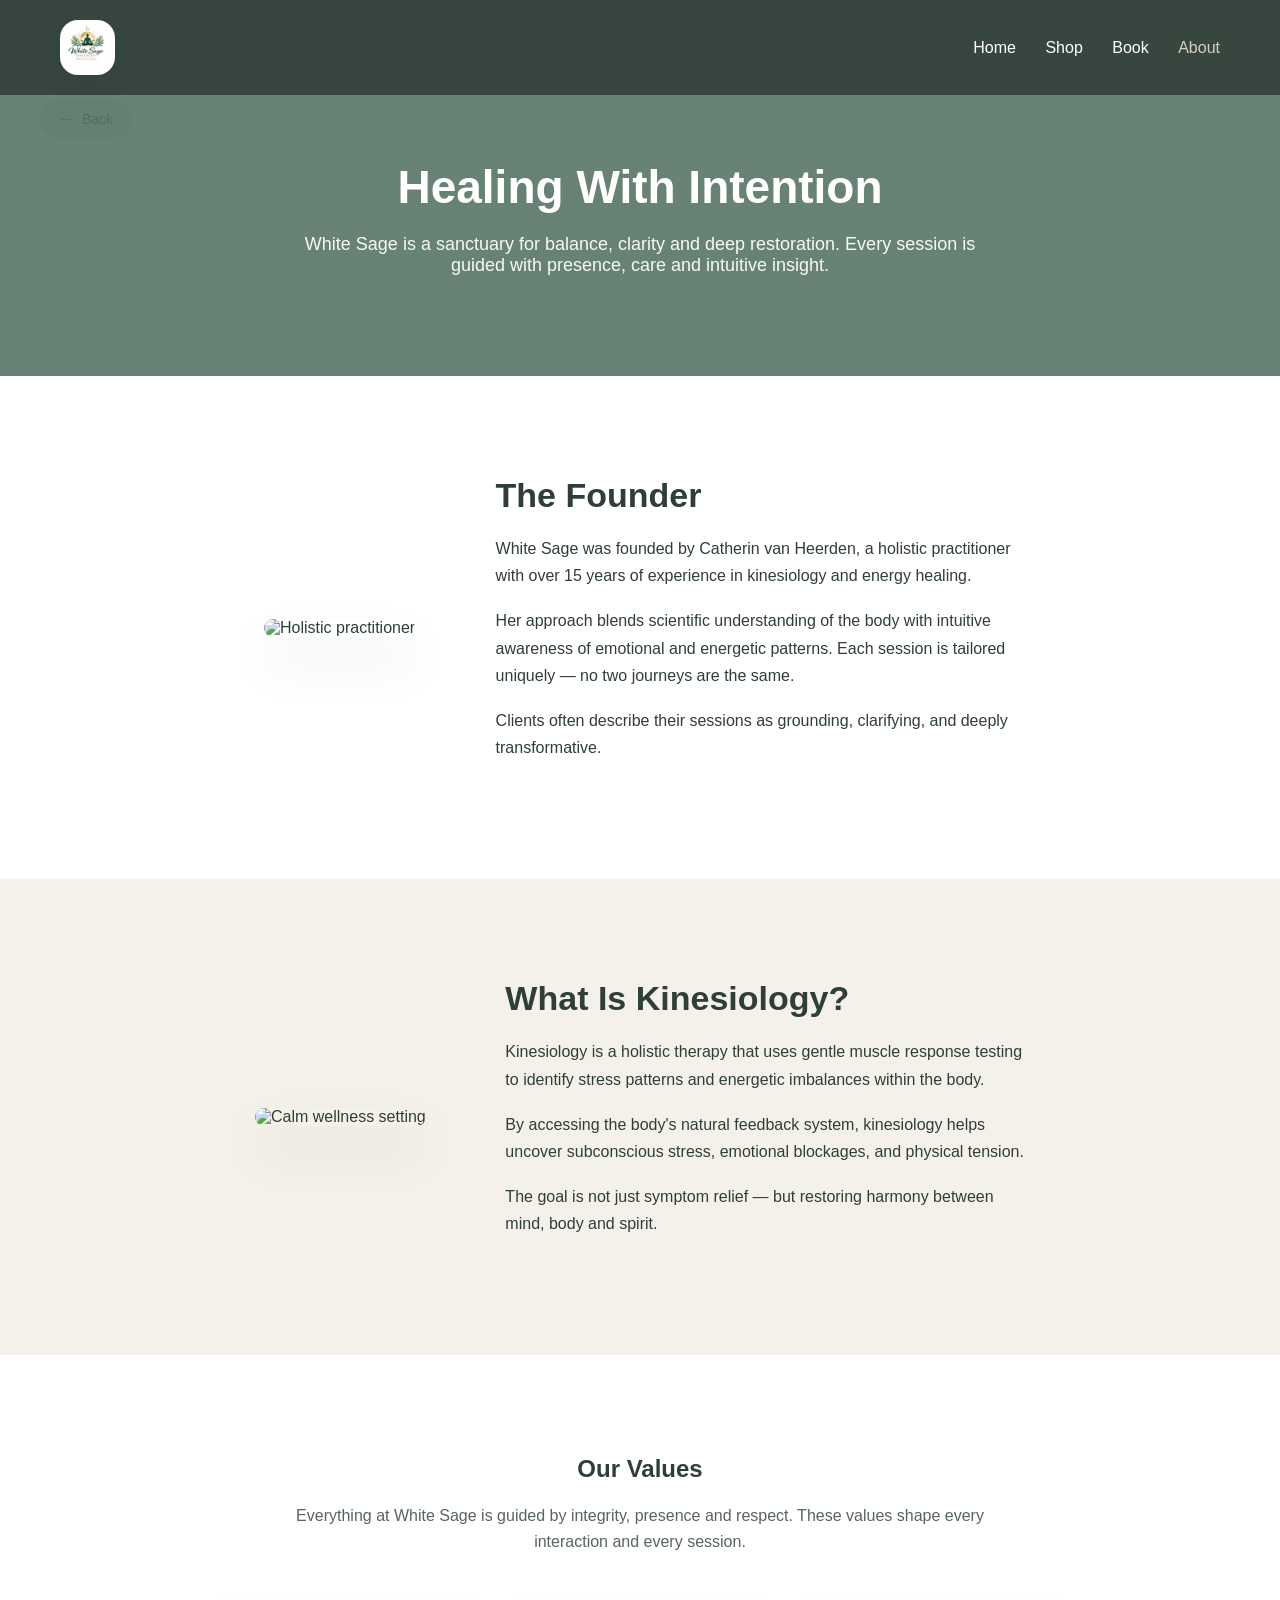
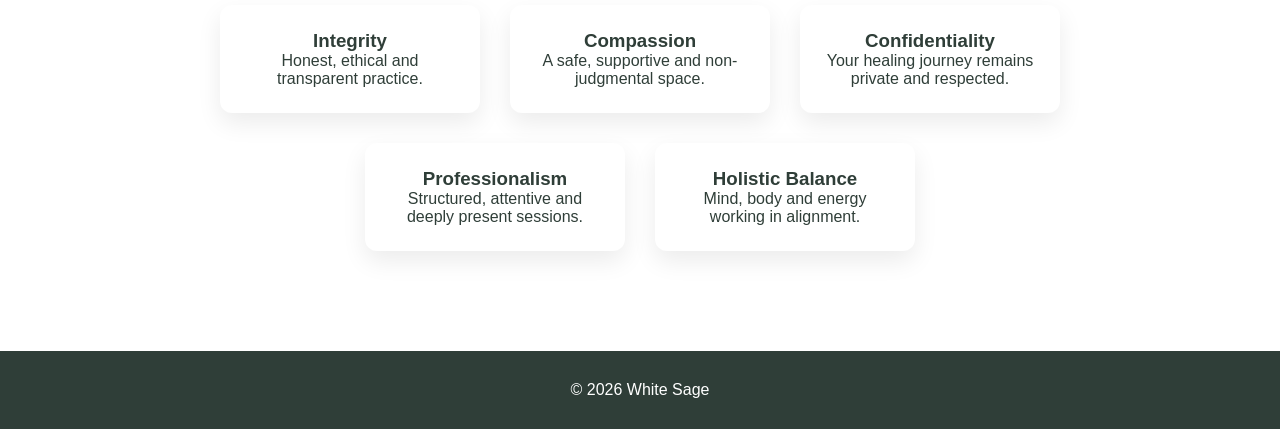
==== about.html @ 61e8ebab "Add files via upload" ====
<!DOCTYPE html>
<html>
<head>
  <title>About | White Sage</title>
  <link rel="stylesheet" href="styles.css">
</head>
<body>

<header>

    <div class="logo">
    <a href="index.html">
      <img src="logo.png" alt="White Sage Logo">
    </a>
  </div>

  <nav>
    <a href="index.html">Home</a>
    <a href="products.html">Shop</a>
    <a href="booking.html">Book</a>
    <a href="about.html">About</a>
  </nav>
</header>
<!-- BACK ARROW --!>
<a href="#" class="back-button" id="backButton" aria-label="Go Back">
  <span class="back-arrow">←</span>
  <span class="back-text">Back</span>
</a>
<!-- HERO INTRO -->
<section class="about-hero reveal">
  <div class="container">
    <h1>Healing With Intention</h1>
    <p>
      White Sage is a sanctuary for balance, clarity and deep restoration.
      Every session is guided with presence, care and intuitive insight.
    </p>
  </div>
</section>

<!-- FOUNDER SECTION -->
<section class="section light-section">
  <div class="about-split container reveal">

    <div class="about-image">
      <img 
        src="https://images.unsplash.com/photo-1551836022-d5d88e9218df?q=80&w=800&auto=format&fit=crop" 
        alt="Holistic practitioner"
        loading="lazy">
    </div>

    <div class="about-text">
      <h2>The Founder</h2>
      <p>
        White Sage was founded by Catherin van Heerden,
        a holistic practitioner with over 15 years of experience
        in kinesiology and energy healing.
      </p>

      <p>
        Her approach blends scientific understanding of the body with
        intuitive awareness of emotional and energetic patterns.
        Each session is tailored uniquely — no two journeys are the same.
      </p>

      <p>
        Clients often describe their sessions as grounding, clarifying,
        and deeply transformative.
      </p>
    </div>

  </div>
</section>

<!-- WHAT IS KINESIOLOGY -->
<section class="section">
  <div class="about-split reverse container reveal">

    <div class="about-text">
      <h2>What Is Kinesiology?</h2>
      <p>
        Kinesiology is a holistic therapy that uses gentle muscle
        response testing to identify stress patterns and energetic
        imbalances within the body.
      </p>

      <p>
        By accessing the body's natural feedback system,
        kinesiology helps uncover subconscious stress,
        emotional blockages, and physical tension.
      </p>

      <p>
        The goal is not just symptom relief —
        but restoring harmony between mind, body and spirit.
      </p>
    </div>

    <div class="about-image">
      <img 
        src="https://images.unsplash.com/photo-1506126613408-eca07ce68773?q=80&w=800&auto=format&fit=crop" 
        alt="Calm wellness setting"
        loading="lazy">
    </div>

  </div>
</section>

<!-- VALUES -->
<section class="section light-section">
  <div class="container reveal">
    <h2>Our Values</h2>
    <p class="values-intro">
      Everything at White Sage is guided by integrity, presence and respect.
      These values shape every interaction and every session.
    </p>

    <div class="features">
      <div class="card">
        <h3>Integrity</h3>
        <p>Honest, ethical and transparent practice.</p>
      </div>

      <div class="card">
        <h3>Compassion</h3>
        <p>A safe, supportive and non-judgmental space.</p>
      </div>

      <div class="card">
        <h3>Confidentiality</h3>
        <p>Your healing journey remains private and respected.</p>
      </div>

      <div class="card">
        <h3>Professionalism</h3>
        <p>Structured, attentive and deeply present sessions.</p>
      </div>

      <div class="card">
        <h3>Holistic Balance</h3>
        <p>Mind, body and energy working in alignment.</p>
      </div>
    </div>
  </div>
</section>

<footer>© 2026 White Sage</footer>

<script src="script.js"></script>
</body>
</html>
---- styles.css ----
/* ================= RESET ================= */
* {
  margin: 0;
  padding: 0;
  box-sizing: border-box;
}

/* ================= BODY ================= */
body {
  font-family: 'Segoe UI', Arial, sans-serif;
  background: #f4f1ea;
  color: #2f3e38;
  opacity: 0;
  transition: opacity 0.5s ease;
  /* ===== GLOBAL CENTER FIX ===== */
.section,
.booking-hero,
.contact-section {
  display: flex;
  flex-direction: column;
  align-items: center;
  justify-content: center;
  text-align: center;
}
}

body.loaded {
  opacity: 1;
}

/* ================= HEADER ================= */
header {
  display: flex;
  justify-content: space-between;
  align-items: center;
  padding: 20px 60px;
  background: rgba(47, 62, 56, 0.85);
  backdrop-filter: blur(10px);
  color: white;
  position: fixed;
  width: 100%;
  z-index: 1000;
}

.logo img {
  height: 55px;
  width: auto;
  display: block;
  border-radius: 18px;
  box-shadow: 0 10px 25px rgba(0,0,0,0.08);
}

nav a {
  color: white;
  margin-left: 25px;
  text-decoration: none;
  transition: 0.3s ease;
}

nav a:hover {
  color: #d8cfc4;
}

/* ================= HERO SECTION ================= */
.hero-section {
  height: 100vh;
  width: 100%;
  position: relative;
  background: url("hero.png") center/cover no-repeat;
  display: flex;
  justify-content: center;
  align-items: center;
  overflow: hidden;
}

.hero-section::before {
  content: "";
  position: absolute;
  inset: 0;
  backdrop-filter: blur(20px) brightness(0.7);
}

.hero-content {
  position: relative;
  text-align: center;
  z-index: 10;
  color: white;
  max-width: 700px;
  padding: 40px;
  background: rgba(255,255,255,0.15);
  border-radius: 16px;
  backdrop-filter: blur(8px);
}

.hero-content h1 {
  font-size: 48px;
  margin-bottom: 15px;
}

.hero-content p {
  margin-bottom: 25px;
}

/* ================= SECTION ================= */
.section {
  padding: 100px 20px;
  text-align: center;
  background: #f4f1ea;
}

.container {
  max-width: 1100px;
  margin: auto;
}

/* ================= CARDS ================= */
.features {
  display: flex;
  flex-wrap: wrap;
  justify-content: center;
  gap: 30px;
}

.feature-card,
.card {
  background: white;
  padding: 25px;
  border-radius: 12px;
  width: 260px;
  box-shadow: 0 10px 25px rgba(0,0,0,0.08);
  transition: 0.3s ease;
}

.feature-card:hover,
.card:hover {
  transform: translateY(-6px);
}

/* ================= BUTTON ================= */
.btn {
  padding: 14px 35px;
  background: #4f6f60;
  border: none;
  border-radius: 8px;
  font-weight: bold;
  cursor: pointer;
  transition: 0.3s ease;
  text-decoration: none;
  color: white;
}

.btn:hover {
  background: #3e594c;
  transform: scale(1.05);
}

/* ================= REVIEW BOX ================= */
.review-box {
  margin-top: 40px;
  display: flex;
  flex-direction: column;
  gap: 15px;
  max-width: 500px;
  margin-left: auto;
  margin-right: auto;
}

.review-box input,
.review-box textarea {
  padding: 12px;
  border-radius: 6px;
  border: 1px solid #ccc;
}

/* ================= FOOTER ================= */
footer {
  text-align: center;
  padding: 30px;
  background: #2f3e38;
  color: white;
}
/* ================= BOOKING HERO ================= */
.booking-hero {
  padding: 120px 20px 80px 20px;
  text-align: center;
  background: linear-gradient(
    rgba(79,111,96,0.85),
    rgba(79,111,96,0.85)
  );
  color: white;
}

.booking-hero h1 {
  font-size: 42px;
  margin-bottom: 15px;
}

.booking-hero p {
  font-size: 18px;
  opacity: 0.9;
}

/* ================= BOOKING CARD ================= */
.booking-card {
  max-width: 600px;
  margin: auto;
  background: white;
  padding: 50px;
  border-radius: 20px;
  box-shadow: 0 25px 50px rgba(0,0,0,0.08);
  transform: translateY(-40px);
  animation: floatUp 0.8s ease forwards;
}

/* ================= FORM INPUTS ================= */
/* ================= CLEAN BOOKING FORM ================= */

.booking-form {
  display: flex;
  flex-direction: column;
  gap: 20px;
  margin-top: 30px;
}

.booking-form input,
.booking-form textarea {
  width: 100%;
  padding: 16px;
  border-radius: 12px;
  border: 1px solid #ddd;
  font-size: 15px;
  font-family: inherit;
  background: #f9f9f7;
  transition: all 0.3s ease;
}

.booking-form input:focus,
.booking-form textarea:focus {
  border-color: #4f6f60;
  background: #ffffff;
  outline: none;
  box-shadow: 0 0 0 3px rgba(79,111,96,0.15);
}

.booking-form textarea {
  resize: none;
}

.booking-form .btn {
  margin-top: 10px;
  width: 100%;
  padding: 16px;
  border-radius: 12px;
  font-size: 16px;
}
}

/* ================= FLOAT ANIMATION ================= */
@keyframes floatUp {
  from {
    opacity: 0;
    transform: translateY(20px);
  }
  to {
    opacity: 1;
    transform: translateY(-40px);
  }
}

/* ================= SHOP HERO WITH BLUR IMAGE ================= */
.shop-hero {
  position: relative;
  height: 60vh;
  display: flex;
  justify-content: center;
  align-items: center;
  text-align: center;
  color: white;
  overflow: hidden;
}

/* Background image layer */
.shop-hero::before {
  content: "";
  position: absolute;
  inset: 0;
  background: url("hero.png") center/cover no-repeat;
  filter: blur(12px);
  transform: scale(1.1);
  z-index: 0;
}

/* Dark overlay */
.shop-hero::after {
  content: "";
  position: absolute;
  inset: 0;
  background: rgba(47,62,56,0.7);
  z-index: 1;
}

/* Content layer */
.shop-hero h1,
.shop-hero p {
  position: relative;
  z-index: 2;
}

/* ================= SHOP SECTION ================= */
.shop-section {
  padding: 100px 20px;
  background: #f4f1ea;
}

.shop-container {
  max-width: 1200px;
  margin: auto;
}

/* ================= GRID ================= */
.shop-grid {
  display: grid;
  grid-template-columns: repeat(auto-fit, minmax(260px, 1fr));
  gap: 40px;
}

/* ================= PRODUCT CARD ================= */
.product-card {
  position: relative;
  overflow: hidden;
  border-radius: 20px;
  box-shadow: 0 20px 40px rgba(0,0,0,0.08);
  cursor: pointer;
}

.product-card img {
  width: 100%;
  height: 320px;
  object-fit: cover;
  transition: 0.4s ease;
}

/* Hover Zoom */
.product-card:hover img {
  transform: scale(1.1);
}

/* Overlay */
.product-overlay {
  position: absolute;
  inset: 0;
  background: rgba(47,62,56,0.85);
  color: white;
  display: flex;
  flex-direction: column;
  justify-content: center;
  align-items: center;
  opacity: 0;
  transition: 0.4s ease;
  text-align: center;
  padding: 20px;
}

.product-card:hover .product-overlay {
  opacity: 1;
}
/* ================= PRODUCT PAGE ================= */

.breadcrumb {
  margin: 120px 0 20px 60px;
  font-size: 14px;
  color: #777;
}

.breadcrumb a {
  color: #4f6f60;
  text-decoration: none;
}

.product-wrapper {
  padding: 40px 20px 80px 20px;
  display: flex;
  justify-content: center;
}

.product-container {
  display: flex;
  gap: 80px;
  background: white;
  padding: 60px;
  border-radius: 24px;
  box-shadow: 0 30px 60px rgba(0,0,0,0.08);
  max-width: 1100px;
  width: 100%;
  align-items: center;
}

.product-image img {
  width: 420px;
  border-radius: 20px;
  cursor: pointer;
  box-shadow: 0 20px 50px rgba(0,0,0,0.15);
  transition: 0.4s ease;
}

.product-image img:hover {
  transform: scale(1.05);
}

.product-info {
  max-width: 450px;
}

.product-info h1 {
  font-size: 38px;
  margin-bottom: 10px;
}

.rating {
  margin-bottom: 15px;
  color: #c2a65a;
  font-size: 18px;
}

.price {
  font-size: 30px;
  font-weight: 600;
  color: #4f6f60;
  margin: 20px 0;
}

.stock {
  margin-bottom: 15px;
  font-weight: 600;
}

.in-stock {
  color: #2e7d32;
}

.product-description {
  margin: 15px 0;
  line-height: 1.6;
}

.product-benefits {
  margin-top: 15px;
  line-height: 1.8;
  list-style: none;
  padding: 0;
}

.quantity {
  margin-top: 20px;
}

.quantity input {
  margin-left: 10px;
  padding: 10px;
  width: 70px;
  border-radius: 8px;
  border: 1px solid #ccc;
  text-align: center;
}

.trust-badges {
  margin-top: 25px;
  display: flex;
  flex-wrap: wrap;
  gap: 15px;
  font-size: 14px;
  color: #4f6f60;
}

.reviews-section {
  max-width: 1000px;
  margin: 100px auto;
  text-align: center;
}

.review-card {
  text-align: left;
  max-width: 600px;
  margin: 20px auto;
  background: white;
  padding: 25px;
  border-radius: 12px;
  box-shadow: 0 10px 25px rgba(0,0,0,0.05);
}

.related-products {
  max-width: 1100px;
  margin: 80px auto;
  text-align: center;
}

.related-grid {
  display: flex;
  gap: 30px;
  justify-content: center;
}

.related-item {
  background: white;
  padding: 20px;
  border-radius: 12px;
  width: 200px;
  text-align: center;
  transition: 0.3s ease;
  box-shadow: 0 10px 25px rgba(0,0,0,0.05);
}

.related-item:hover {
  transform: translateY(-6px);
}

.related-item img {
  width: 100%;
  height: 150px;
  object-fit: cover;
  border-radius: 10px;
  margin-bottom: 10px;
}

.image-modal {
  display: none;
  position: fixed;
  inset: 0;
  background: rgba(0,0,0,0.8);
  justify-content: center;
  align-items: center;
}

.image-modal img {
  max-width: 80%;
  border-radius: 20px;
}

/* SCROLL REVEAL */
.reveal {
  opacity: 0;
  transform: translateY(40px);
  transition: all 0.8s ease;
}

.reveal.active {
  opacity: 1;
  transform: translateY(0);
}

@media (max-width: 900px) {
  .product-container {
    flex-direction: column;
    text-align: center;
  }

  .related-grid {
    flex-direction: column;
    align-items: center;
  }

  .breadcrumb {
    margin-left: 20px;
  }
}
/* ================= NAV HOVER HIGHLIGHT ================= */

nav a {
  position: relative;
  padding-bottom: 4px;
}

nav a::after {
  content: "";
  position: absolute;
  left: 0;
  bottom: 0;
  width: 0%;
  height: 2px;
  background: #d8cfc4;
  transition: width 0.3s ease;
}

nav a:hover::after {
  width: 100%;
}

nav a.active {
  color: #d8cfc4;
}

/* ================= BOOKING INTRO ================= */

.booking-intro {
  display: flex;
  align-items: center;
  gap: 60px;
  max-width: 1100px;
}

.booking-image img {
  width: 100%;
  max-width: 500px;
  border-radius: 20px;
  box-shadow: 0 20px 40px rgba(0,0,0,0.08);
}

.booking-text {
  max-width: 500px;
  text-align: left;
}

.booking-text h2 {
  margin-bottom: 15px;
  font-size: 32px;
}

.booking-text p {
  margin-bottom: 15px;
  line-height: 1.6;
}

/* ================= LIGHT SECTION ================= */

.light-section {
  background: #ffffff;
}

/* ================= EXPECT GRID ================= */

.expect-grid {
  margin-top: 50px;
  display: flex;
  gap: 40px;
  justify-content: center;
  flex-wrap: wrap;
}

.expect-card {
  background: #f4f1ea;
  padding: 30px;
  border-radius: 16px;
  width: 280px;
  text-align: center;
  transition: 0.3s ease;
}

.expect-card img {
  width: 60px;
  margin-bottom: 15px;
  border-radius: 12px;
}

.expect-card:hover {
  transform: translateY(-6px);
  box-shadow: 0 15px 35px rgba(0,0,0,0.08);
}

/* ================= RESPONSIVE ================= */

@media (max-width: 900px) {
  .booking-intro {
    flex-direction: column;
    text-align: center;
  }

  .booking-text {
    text-align: center;
  }
}
/* ================= BOOKING FORM CLEAN ================= */

.booking-form {
  display: flex;
  flex-direction: column;
  gap: 20px;
  margin-top: 30px;
}

.booking-form input,
.booking-form textarea {
  width: 100%;
  padding: 16px;
  border-radius: 12px;
  border: 1px solid #ddd;
  font-size: 15px;
  font-family: inherit;
  background: #f9f9f7;
  transition: 0.3s ease;
}

.booking-form input:focus,
.booking-form textarea:focus {
  border-color: #4f6f60;
  background: #ffffff;
  outline: none;
  box-shadow: 0 0 0 3px rgba(79,111,96,0.15);
}

.booking-form textarea {
  resize: none;
}

.booking-form .btn {
  width: 100%;
  padding: 16px;
  border-radius: 12px;
  font-size: 16px;
}

.booking-success {
  margin-top: 25px;
  padding: 18px;
  border-radius: 12px;
  background: #4f6f60;
  color: white;
  font-weight: 500;
  display: none;
  animation: fadeIn 0.4s ease forwards;
}

@keyframes fadeIn {
  from { opacity: 0; transform: translateY(10px); }
  to { opacity: 1; transform: translateY(0); }
}

/* GPU Smoothness Boost */
img,
.booking-card,
.expect-card {
  will-change: transform;
  transform: translateZ(0);
}
/* ================= ABOUT HERO ================= */

.about-hero {
  padding: 160px 20px 100px 20px;
  text-align: center;
  background: linear-gradient(
    rgba(79,111,96,0.85),
    rgba(79,111,96,0.85)
  );
  color: white;
}

.about-hero h1 {
  font-size: 46px;
  margin-bottom: 20px;
}

.about-hero p {
  max-width: 700px;
  margin: auto;
  font-size: 18px;
  opacity: 0.95;
}

/* ================= SPLIT LAYOUT ================= */

.about-split {
  display: flex;
  align-items: center;
  gap: 80px;
}

.about-split.reverse {
  flex-direction: row-reverse;
}

.about-image img {
  width: 100%;
  max-width: 480px;
  border-radius: 20px;
  box-shadow: 0 25px 50px rgba(0,0,0,0.08);
  transition: 0.4s ease;
}

.about-image img:hover {
  transform: scale(1.03);
}

.about-text {
  max-width: 520px;
  text-align: left;
}

.about-text h2 {
  font-size: 34px;
  margin-bottom: 20px;
}

.about-text p {
  margin-bottom: 18px;
  line-height: 1.7;
}

/* ================= VALUES ================= */

.values-intro {
  max-width: 700px;
  margin: 20px auto 50px auto;
  line-height: 1.6;
  opacity: 0.8;
}

/* ================= RESPONSIVE ================= */

@media (max-width: 900px) {
  .about-split {
    flex-direction: column;
    text-align: center;
  }

  .about-split.reverse {
    flex-direction: column;
  }

  .about-text {
    text-align: center;
  }
}

/* ================= BACK BUTTON ================= */

.back-button {
  position: fixed;
  top: 100px;
  left: 40px;
  display: flex;
  align-items: center;
  gap: 8px;
  text-decoration: none;
  padding: 10px 18px;
  border-radius: 30px;
  background: rgba(79,111,96,0.1);
  color: #4f6f60;
  font-weight: 500;
  font-size: 14px;
  backdrop-filter: blur(8px);
  transition: all 0.3s ease;
  z-index: 999;
}

.back-button:hover {
  background: #4f6f60;
  color: white;
  transform: translateX(-4px);
}

.back-arrow {
  font-size: 16px;
  transition: transform 0.3s ease;
}

.back-button:hover .back-arrow {
  transform: translateX(-3px);
}
/* ================= CART HERO ================= */

.cart-hero {
  padding: 160px 20px 60px 20px;
  text-align: center;
  background: linear-gradient(
    rgba(79,111,96,0.85),
    rgba(79,111,96,0.85)
  );
  color: white;
}

.cart-hero h1 {
  font-size: 42px;
  margin-bottom: 10px;
}

.cart-hero p {
  opacity: 0.9;
}

/* ================= CART SECTION ================= */

.cart-section {
  padding: 80px 20px;
  background: #f4f1ea;
}

.cart-container {
  max-width: 1100px;
  margin: auto;
  display: flex;
  gap: 50px;
  align-items: flex-start;
}

/* ================= CART ITEMS ================= */

.cart-items {
  flex: 2;
  display: flex;
  flex-direction: column;
  gap: 25px;
}

.cart-item {
  display: flex;
  gap: 20px;
  background: white;
  padding: 25px;
  border-radius: 20px;
  box-shadow: 0 20px 40px rgba(0,0,0,0.06);
  align-items: center;
  transition: 0.3s ease;
}

.cart-item:hover {
  transform: translateY(-4px);
}

.cart-item img {
  width: 100px;
  height: 100px;
  object-fit: cover;
  border-radius: 14px;
}

.cart-item-info {
  flex: 1;
}

.cart-item-info h4 {
  margin-bottom: 8px;
  font-size: 18px;
}

.cart-item-info p {
  font-size: 14px;
  opacity: 0.7;
}

.cart-price {
  font-weight: 600;
  color: #4f6f60;
  font-size: 18px;
}

/* ================= SUMMARY ================= */

.cart-summary {
  flex: 1;
  background: white;
  padding: 35px;
  border-radius: 24px;
  box-shadow: 0 25px 50px rgba(0,0,0,0.08);
  position: sticky;
  top: 120px;
}

.cart-summary h3 {
  margin-bottom: 25px;
  font-size: 20px;
}

.summary-line {
  display: flex;
  justify-content: space-between;
  margin-bottom: 25px;
  font-size: 16px;
}

.checkout-btn {
  width: 100%;
  padding: 16px;
  border-radius: 12px;
  font-size: 16px;
}

/* ================= EMPTY CART ================= */

.empty-cart {
  text-align: center;
  padding: 60px;
  background: white;
  border-radius: 20px;
  box-shadow: 0 20px 40px rgba(0,0,0,0.06);
}

/* ================= RESPONSIVE ================= */

@media (max-width: 900px) {
  .cart-container {
    flex-direction: column;
  }

  .cart-summary {
    position: relative;
    top: 0;
  }
}

/* ================= FLOATING CART BUTTON ================= */

.floating-cart {
  position: fixed;
  bottom: 30px;
  right: 30px;
  width: 65px;
  height: 65px;
  background: #4f6f60;
  color: white;
  border-radius: 50%;
  display: flex;
  align-items: center;
  justify-content: center;
  font-size: 26px;
  text-decoration: none;
  box-shadow: 0 20px 40px rgba(0,0,0,0.15);
  transition: all 0.3s ease;
  z-index: 1000;
}

.floating-cart:hover {
  transform: translateY(-4px) scale(1.05);
  background: #3e594c;
}

.floating-count {
  position: absolute;
  top: -6px;
  right: -6px;
  background: white;
  color: #4f6f60;
  font-size: 12px;
  font-weight: bold;
  padding: 4px 7px;
  border-radius: 20px;
  box-shadow: 0 5px 15px rgba(0,0,0,0.15);
}
/* ================= CART CONTROLS ================= */

.cart-quantity-controls {
  display: flex;
  align-items: center;
  gap: 12px;
  margin: 12px 0;
}

.qty-btn {
  width: 32px;
  height: 32px;
  border-radius: 8px;
  border: none;
  background: #4f6f60;
  color: white;
  font-size: 18px;
  cursor: pointer;
  transition: 0.2s ease;
}

.qty-btn:hover {
  background: #3e594c;
}

.remove-btn {
  margin-top: 8px;
  background: none;
  border: none;
  color: #a94442;
  font-size: 14px;
  cursor: pointer;
}

.remove-btn:hover {
  text-decoration: underline;
}

.product-actions {
  display: flex;
  gap: 10px;
  justify-content: center;
}
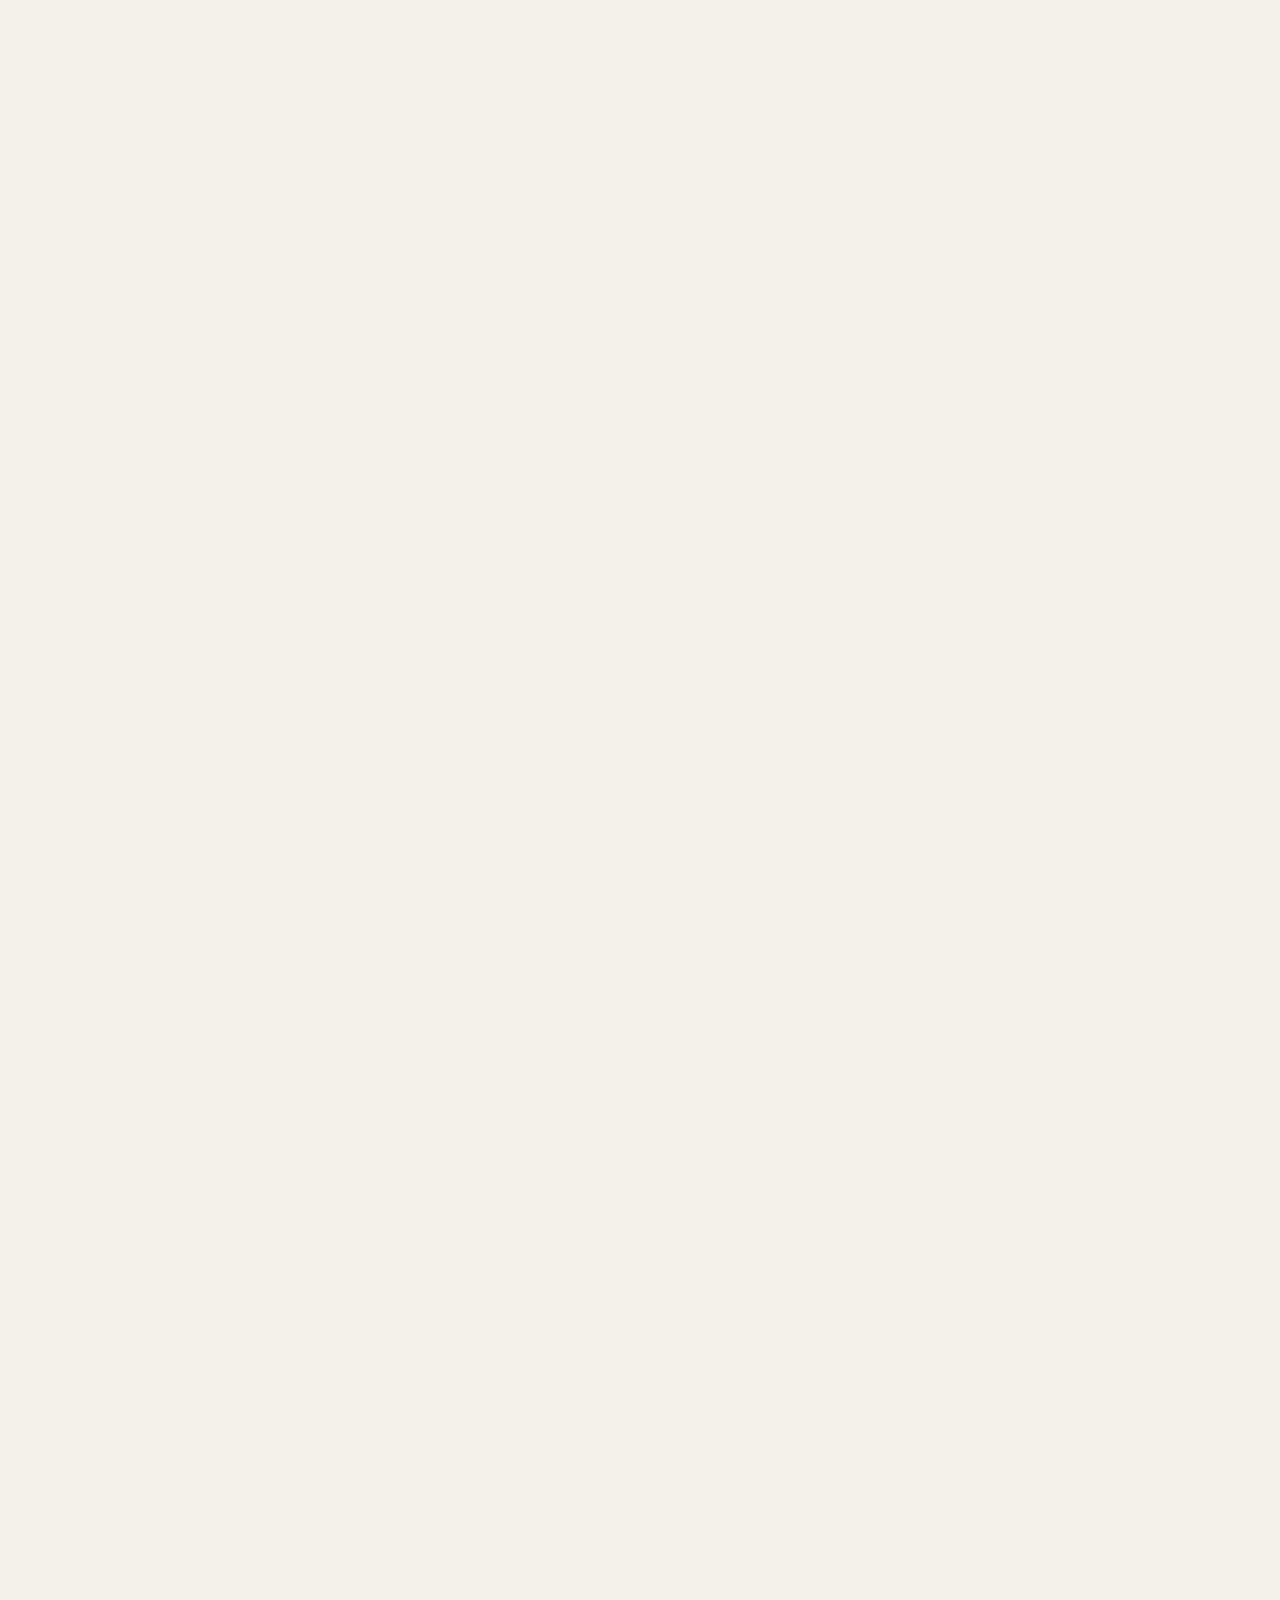
==== commit c05c1058: "Update about.html" ====
--- a/about.html
+++ b/about.html
@@ -1,150 +1,530 @@
 <!DOCTYPE html>
-<html>
+<html lang="en">
 <head>
-  <title>About | White Sage</title>
-  <link rel="stylesheet" href="styles.css">
+  <meta charset="UTF-8">
+  <meta name="viewport" content="width=device-width, initial-scale=1.0">
+  <title>About Catherine | White Sage Kinesiology</title>
+  <style>
+    /* Professional Internal CSS */
+    :root {
+      --primary: #2F3E38;
+      --accent: #4F6F60;
+      --bg: #F4F1EA;
+      --text: #333;
+      --white: #ffffff;
+      /* Added Index Page Variables for consistency */
+      --base: #F4F1EA;
+      --depth: #2F3E38;
+      --action: #4F6F60;
+      --gold: #C2A65A;
+    }
+
+    body {
+      font-family: 'Segoe UI', Roboto, Helvetica, Arial, sans-serif;
+      background-color: var(--bg);
+      color: var(--text);
+      line-height: 1.7;
+      margin: 0;
+      opacity: 0;
+      transition: opacity 1.2s ease-in-out;
+    }
+    body.loaded { opacity: 1; }
+
+    /* ================= NAVIGATION ================= */
+    header {
+      display: flex; justify-content: space-between; align-items: center;
+      padding: 15px 60px; background: var(--depth);
+      color: white; position: fixed; width: 100%; top: 0; z-index: 2000;
+    }
+    .logo img { height: 50px; }
+    nav a { color: white; text-decoration: none; margin-left: 25px; font-weight: 500; font-size: 0.9rem; transition: 0.3s; }
+    nav a:hover { color: var(--gold); }
+
+    .hero {
+      padding: 140px 10% 80px; /* Increased top padding for fixed header */
+      background: var(--primary);
+      color: white;
+      text-align: center;
+    }
+
+    .container { max-width: 1000px; margin: 40px auto; padding: 0 20px; }
+    
+    .profile-section {
+      display: grid;
+      grid-template-columns: 1fr 1.5fr;
+      gap: 40px;
+      align-items: center;
+      margin-bottom: 60px;
+    }
+
+    .profile-image img {
+      width: 100%;
+      border-radius: 15px;
+      box-shadow: 0 10px 30px rgba(0,0,0,0.1);
+    }
+
+    h2 { color: var(--primary); border-bottom: 2px solid var(--accent); display: inline-block; padding-bottom: 5px; margin-bottom: 20px; }
+    
+    .specialist-badge {
+      background: var(--accent);
+      color: white;
+      padding: 5px 15px;
+      border-radius: 20px;
+      font-size: 0.9rem;
+      display: inline-block;
+      margin-bottom: 10px;
+    }
+
+    .kinesiology-deep-dive {
+      background: var(--white);
+      padding: 40px;
+      border-radius: 15px;
+      box-shadow: 0 4px 15px rgba(0,0,0,0.05);
+      margin-bottom: 60px;
+    }
+
+    .benefit-grid {
+      display: grid;
+      grid-template-columns: repeat(auto-fit, minmax(200px, 1fr));
+      gap: 20px;
+      margin-top: 20px;
+    }
+
+    .benefit-card {
+      background: var(--bg);
+      padding: 20px;
+      border-radius: 10px;
+      border-left: 4px solid var(--accent);
+    }
+
+    /* ================= FOOTER STYLES ================= */
+    footer { 
+      background: var(--depth); 
+      color: #E8E5DC; 
+      padding: 80px 60px 40px; 
+      border-top: 5px solid var(--gold);
+    }
+    .footer-grid { 
+      display: grid; 
+      grid-template-columns: repeat(auto-fit, minmax(280px, 1fr)); 
+      gap: 60px; 
+      max-width: 1200px; 
+      margin: 0 auto; 
+    }
+    .footer-col h3 { color: var(--gold); letter-spacing: 3px; text-transform: uppercase; margin-bottom: 25px; font-weight: 400; }
+    .footer-form input, .footer-form textarea { 
+      width: 100%; padding: 12px; margin-bottom: 15px; 
+      background: rgba(255,255,255,0.05); border: 1px solid var(--action); 
+      color: white; border-radius: 4px; 
+    }
+    .footer-btn {
+      background: var(--action); color: white; border: none; padding: 12px; 
+      width: 100%; border-radius: 4px; cursor: pointer; transition: 0.3s;
+      text-transform: uppercase; letter-spacing: 2px; font-weight: 600;
+    }
+    .footer-btn:hover { background: var(--gold); }
+
+    /* REVEAL ANIMATION */
+    .reveal { opacity: 0; transform: translateY(30px); transition: 0.8s; }
+    .reveal.active { opacity: 1; transform: translateY(0); }
+
+    @media (max-width: 850px) {
+      .profile-section { grid-template-columns: 1fr; text-align: center; }
+      header { padding: 15px 20px; }
+    }
+	@media (max-width: 768px) {
+  /* Global Header Fix */
+  header { padding: 15px 20px !important; flex-direction: column; height: auto !important; }
+  nav { margin-top: 10px; display: flex; flex-wrap: wrap; justify-content: center; gap: 10px; }
+  nav a { margin: 0 !important; font-size: 0.8rem; }
+  
+  /* Hero Text Scaling */
+  h1 { font-size: 2rem !important; letter-spacing: 4px !important; }
+  
+  /* Grid Stacking */
+  .shop-grid, .stats-grid, .booking-wrapper, .product-container {
+    grid-template-columns: 1fr !important;
+  }
+  
+  /* Footer Scaling */
+  .footer-grid { grid-template-columns: 1fr !important; gap: 30px; }
+}
+  </style>
 </head>
 <body>
 
 <header>
-
-    <div class="logo">
-    <a href="index.html">
-      <img src="logo.png" alt="White Sage Logo">
-    </a>
-  </div>
-
+  <div class="logo"><a href="index.html"><img src="logo.png" alt="White Sage Logo"></a></div>
   <nav>
     <a href="index.html">Home</a>
-    <a href="products.html">Shop</a>
+    <a href="about.html">About</a>
     <a href="booking.html">Book</a>
-    <a href="about.html">About</a>
+    <a href="StellaVjewelry.html">Stella V</a>
   </nav>
 </header>
-<!-- BACK ARROW --!>
-<a href="#" class="back-button" id="backButton" aria-label="Go Back">
-  <span class="back-arrow">←</span>
-  <span class="back-text">Back</span>
-</a>
-<!-- HERO INTRO -->
-<section class="about-hero reveal">
-  <div class="container">
-    <h1>Healing With Intention</h1>
+
+<section class="hero">
+  <div class="reveal">
+    <h1>Restoring Harmony Through Movement</h1>
+    <p>15 Years of Specialization in Holistic Kinesiology</p>
+  </div>
+</section>
+
+<div class="container">
+  <div class="profile-section reveal">
+    <div class="profile-image">
+      <img src="https://images.unsplash.com/photo-1551836022-d5d88e9218df?q=80&w=800&auto=format&fit=crop" alt="Catherine Elizabeth van Heerden">
+    </div>
+    <div class="profile-text">
+      <span class="specialist-badge">Lead Practitioner</span>
+      <h2>Catherine Elizabeth van Heerden</h2>
+      <p>
+        For over 15 years, Catherine has been at the forefront of holistic wellness, specializing in <strong>Kinesiology</strong>. 
+        Her practice, White Sage, was born from a deep belief that the body is an intelligent system capable of incredible self-regulation when given the right cues.
+      </p>
+      <p>
+        Catherine’s approach is not just about symptom relief; it is about identifying the "neurological static" created by stress, 
+        trauma, and lifestyle factors. By bridging the gap between physiological science and energetic healing, she helps clients 
+        unlock their body’s inherent blueprint for health.
+      </p>
+    </div>
+  </div>
+
+  <div class="kinesiology-deep-dive reveal">
+    <h2>Understanding Kinesiology</h2>
     <p>
-      White Sage is a sanctuary for balance, clarity and deep restoration.
-      Every session is guided with presence, care and intuitive insight.
+      Kinesiology is a non-invasive holistic therapy that uses <strong>Bio-feedback</strong>—specifically muscle monitoring—to 
+      identify imbalances in the body's structural, chemical, and emotional systems. 
     </p>
+
+    <p>
+      By assessing the "on/off" response of specific muscles, Catherine can bypass the conscious mind to communicate directly 
+      with the nervous system. This allows her to pinpoint the root causes of fatigue, pain, or emotional blockages that traditional 
+      methods might overlook.
+    </p>
+
+    <div class="benefit-grid">
+      <div class="benefit-card">
+        <strong>Structural Alignment</strong>
+        <p>Alleviate chronic pain and improve movement efficiency.</p>
+      </div>
+      <div class="benefit-card">
+        <strong>Emotional Clearing</strong>
+        <p>Release the physical hold that stress and anxiety have on your body.</p>
+      </div>
+      <div class="benefit-card">
+        <strong>Nutritional Vitality</strong>
+        <p>Identify food sensitivities and metabolic imbalances.</p>
+      </div>
+    </div>
+  </div>
+</div>
+
+<footer>
+  <div class="footer-grid reveal">
+    <div class="footer-col">
+      <h3>About Us</h3>
+      <p>White Sage is a sanctuary led by Catherine Elizabeth van Heerden, bridging 15 years of neurological science and holistic healing.</p>
+      <a href="about.html" style="color: var(--gold); text-decoration: none; font-size: 0.9rem;">Read Our Story →</a>
+    </div>
+    <div class="footer-col">
+      <h3>Contact Us</h3>
+      <form class="footer-form" id="footerSupportForm">
+        <input type="text" id="supp_name" placeholder="Name" required>
+        <input type="email" id="supp_email" placeholder="Email" required>
+        <textarea id="supp_message" placeholder="Message" rows="3" required></textarea>
+        <button type="submit" id="supp_btn" class="footer-btn">Send Message</button>
+      </form>
+    </div>
+    <div class="footer-col">
+      <h3>Legal</h3>
+      <nav style="display:flex; flex-direction:column; gap:10px;">
+        <a href="#" style="color:#b7c0bc; text-decoration:none; font-size: 0.9rem;">Terms & Conditions</a>
+        <a href="#" style="color:#b7c0bc; text-decoration:none; font-size: 0.9rem;">Privacy Policy</a>
+      </nav>
+    </div>
+  </div>
+</footer>
+
+<script src="https://www.gstatic.com/firebasejs/9.22.0/firebase-app-compat.js"></script>
+<script src="https://www.gstatic.com/firebasejs/9.22.0/firebase-firestore-compat.js"></script>
+
+<script>
+  // FIREBASE CONFIG
+  const firebaseConfig = {
+    apiKey: "AIzaSyCQ4Jyw8phk9wFBx1j504GwYHkwP1D_tpI",
+    authDomain: "whitesage.firebaseapp.com",
+    projectId: "whitesage",
+    storageBucket: "whitesage.firebasestorage.app",
+    messagingSenderId: "1021734987429",
+    appId: "1:1021734987429:web:481545a5479d5fffb88f4c"
+  };
+
+  firebase.initializeApp(firebaseConfig);
+  const db = firebase.firestore();
+
+  // Footer Support Form Logic
+  document.getElementById('footerSupportForm').addEventListener('submit', (e) => {
+    e.preventDefault();
+    const btn = document.getElementById('supp_btn');
+    btn.innerText = "Sending...";
+    
+    db.collection("support").add({
+      name: document.getElementById('supp_name').value,
+      email: document.getElementById('supp_email').value,
+      message: document.getElementById('supp_message').value,
+      status: 'new',
+      timestamp: firebase.firestore.FieldValue.serverTimestamp()
+    }).then(() => {
+      btn.innerText = "Message Sent!";
+      document.getElementById('footerSupportForm').reset();
+      setTimeout(() => { btn.innerText = "Send Message"; }, 3000);
+    }).catch((error) => {
+      console.error("Error sending message: ", error);
+      btn.innerText = "Error!";
+    });
+  });
+
+  // Page Load & Scroll Reveal Logic
+  window.addEventListener('load', () => { 
+    document.body.classList.add('loaded'); 
+    reveal(); 
+  });
+
+  function reveal() {
+    var reveals = document.querySelectorAll(".reveal");
+    for (var i = 0; i < reveals.length; i++) {
+      var windowHeight = window.innerHeight;
+      var elementTop = reveals[i].getBoundingClientRect().top;
+      if (elementTop < windowHeight - 100) {
+        reveals[i].classList.add("active");
+      }
+    }
+  }
+  window.addEventListener("scroll", reveal);
+  
+  <!DOCTYPE html>
+<html lang="en">
+<head>
+  <meta charset="UTF-8">
+  <meta name="viewport" content="width=device-width, initial-scale=1.0">
+  <title>White Sage | Holistic Wellness & Apothecary</title>
+  <style>
+    * { margin: 0; padding: 0; box-sizing: border-box; }
+    :root {
+      --base: #F4F1EA;
+      --depth: #2F3E38;
+      --action: #4F6F60;
+      --gold: #C2A65A;
+    }
+
+    body {
+      font-family: 'Segoe UI', Arial, sans-serif;
+      background: var(--base);
+      color: var(--depth);
+      line-height: 1.6;
+      opacity: 0;
+      transition: opacity 1.2s ease-in-out;
+    }
+    body.loaded { opacity: 1; }
+
+    header {
+      display: flex; justify-content: space-between; align-items: center;
+      padding: 15px 60px; background: var(--depth);
+      color: white; position: fixed; width: 100%; top: 0; z-index: 2000;
+    }
+    .logo img { height: 50px; }
+    nav a { color: white; text-decoration: none; margin-left: 25px; font-weight: 500; font-size: 0.9rem; transition: 0.3s; }
+    nav a:hover { color: var(--gold); }
+
+    .hero-section {
+      height: 100vh;
+      background: linear-gradient(rgba(47, 62, 56, 0.6), rgba(47, 62, 56, 0.6)), 
+                  url('StoreFront.png') center/cover no-repeat;
+      display: flex; align-items: center; justify-content: center; color: white; text-align: center;
+    }
+
+    .hero-content h1 { 
+      font-size: clamp(2.5rem, 8vw, 4.5rem); 
+      letter-spacing: 12px; 
+      font-weight: 300; 
+      text-transform: uppercase;
+      margin-bottom: 20px;
+    }
+
+    .btn {
+      display: inline-block; padding: 15px 35px; background: var(--action);
+      color: white; text-decoration: none; border-radius: 2px; font-weight: 600; 
+      transition: 0.3s; text-transform: uppercase; letter-spacing: 2px; font-size: 0.8rem;
+      border: none; cursor: pointer;
+    }
+    .btn:hover { background: var(--gold); transform: translateY(-2px); }
+    .btn-outline { background: transparent; border: 1px solid white; margin-left: 10px; }
+
+    .shop-preview { background: #E8E5DC; padding: 80px 20px; }
+    .jewelry-preview { background: #F4F1EA; padding: 80px 20px; }
+    
+    .shop-container { max-width: 1100px; margin: 0 auto; display: flex; align-items: center; gap: 60px; text-align: left; }
+    .shop-text { flex: 1; }
+    .shop-image { flex: 1; border-radius: 2px; border: 1px solid var(--gold); padding: 10px; background: white; }
+    .shop-image img { width: 100%; display: block; }
+
+    footer { background: var(--depth); color: #E8E5DC; padding: 80px 60px 40px; border-top: 5px solid var(--gold); }
+    .footer-grid { display: grid; grid-template-columns: repeat(auto-fit, minmax(250px, 1fr)); gap: 60px; max-width: 1200px; margin: 0 auto; }
+    .footer-col h3 { color: var(--gold); letter-spacing: 3px; text-transform: uppercase; margin-bottom: 25px; font-weight: 400; }
+    .footer-form input, .footer-form textarea { width: 100%; padding: 12px; margin-bottom: 10px; border: 1px solid #4F6F60; background: #3b4d45; color: white; border-radius: 2px; }
+    
+    .reveal { opacity: 0; transform: translateY(30px); transition: 0.8s; }
+    .reveal.active { opacity: 1; transform: translateY(0); }
+
+    @media (max-width: 850px) {
+      .shop-container { flex-direction: column; text-align: center; }
+      .jewelry-preview .shop-container { flex-direction: column-reverse; }
+      header { padding: 15px 20px; }
+    }
+  </style>
+</head>
+<body>
+
+<header>
+  <div class="logo"><a href="index.html"><img src="logo.png" alt="White Sage Logo"></a></div>
+  <nav>
+    <a href="index.html">Home</a>
+    <a href="about.html">About</a>
+    <a href="booking.html">Book</a>
+    <a href="StellaVjewelry.html">Stella V</a>
+  </nav>
+</header>
+
+<section class="hero-section">
+  <div class="hero-content reveal">
+    <h1>White Sage</h1>
+    <p>Guided by 15 years of expertise in specialized Kinesiology.</p>
+    <div style="margin-top:20px;">
+        <a href="booking.html" class="btn">Book a Session</a>
+        <a href="about.html" class="btn btn-outline">About Us</a>
+    </div>
   </div>
 </section>
 
-<!-- FOUNDER SECTION -->
-<section class="section light-section">
-  <div class="about-split container reveal">
-
-    <div class="about-image">
-      <img 
-        src="https://images.unsplash.com/photo-1551836022-d5d88e9218df?q=80&w=800&auto=format&fit=crop" 
-        alt="Holistic practitioner"
-        loading="lazy">
-    </div>
-
-    <div class="about-text">
-      <h2>The Founder</h2>
-      <p>
-        White Sage was founded by Catherin van Heerden,
-        a holistic practitioner with over 15 years of experience
-        in kinesiology and energy healing.
-      </p>
-
-      <p>
-        Her approach blends scientific understanding of the body with
-        intuitive awareness of emotional and energetic patterns.
-        Each session is tailored uniquely — no two journeys are the same.
-      </p>
-
-      <p>
-        Clients often describe their sessions as grounding, clarifying,
-        and deeply transformative.
-      </p>
-    </div>
-
+<section class="shop-preview">
+  <div class="shop-container">
+    <div class="shop-text reveal">
+      <h2>The Apothecary</h2>
+      <p>Discover our collection of high-vibration crystals and hand-blended herbal teas.</p>
+      <a href="products.html" class="btn" style="margin-top:20px;">Shop Collection</a>
+    </div>
+    <div class="shop-image reveal">
+      <img src="https://images.unsplash.com/photo-1596464716127-f2a82984de30?q=80&w=800&auto=format&fit=crop" alt="Apothecary">
+    </div>
   </div>
 </section>
 
-<!-- WHAT IS KINESIOLOGY -->
-<section class="section">
-  <div class="about-split reverse container reveal">
-
-    <div class="about-text">
-      <h2>What Is Kinesiology?</h2>
-      <p>
-        Kinesiology is a holistic therapy that uses gentle muscle
-        response testing to identify stress patterns and energetic
-        imbalances within the body.
-      </p>
-
-      <p>
-        By accessing the body's natural feedback system,
-        kinesiology helps uncover subconscious stress,
-        emotional blockages, and physical tension.
-      </p>
-
-      <p>
-        The goal is not just symptom relief —
-        but restoring harmony between mind, body and spirit.
-      </p>
-    </div>
-
-    <div class="about-image">
-      <img 
-        src="https://images.unsplash.com/photo-1506126613408-eca07ce68773?q=80&w=800&auto=format&fit=crop" 
-        alt="Calm wellness setting"
-        loading="lazy">
-    </div>
-
+<section class="jewelry-preview">
+  <div class="shop-container">
+    <div class="shop-image reveal">
+      <img src="https://images.unsplash.com/photo-1515562141207-7a88fb7ce338?q=80&w=800&auto=format&fit=crop" alt="Stella V">
+    </div>
+    <div class="shop-text reveal">
+      <h2>Stella V Jewelry</h2>
+      <p>Handcrafted adornments inspired by celestial beauty and earth’s raw elements.</p>
+      <a href="StellaVjewelry.html" class="btn" style="margin-top:20px;">Explore Stella V</a>
+    </div>
   </div>
 </section>
 
-<!-- VALUES -->
-<section class="section light-section">
-  <div class="container reveal">
-    <h2>Our Values</h2>
-    <p class="values-intro">
-      Everything at White Sage is guided by integrity, presence and respect.
-      These values shape every interaction and every session.
-    </p>
-
-    <div class="features">
-      <div class="card">
-        <h3>Integrity</h3>
-        <p>Honest, ethical and transparent practice.</p>
-      </div>
-
-      <div class="card">
-        <h3>Compassion</h3>
-        <p>A safe, supportive and non-judgmental space.</p>
-      </div>
-
-      <div class="card">
-        <h3>Confidentiality</h3>
-        <p>Your healing journey remains private and respected.</p>
-      </div>
-
-      <div class="card">
-        <h3>Professionalism</h3>
-        <p>Structured, attentive and deeply present sessions.</p>
-      </div>
-
-      <div class="card">
-        <h3>Holistic Balance</h3>
-        <p>Mind, body and energy working in alignment.</p>
-      </div>
-    </div>
-  </div>
-</section>
-
-<footer>© 2026 White Sage</footer>
-
-<script src="script.js"></script>
+<footer>
+  <div class="footer-grid reveal">
+    <div class="footer-col">
+      <h3>About Us</h3>
+      <p>White Sage is led by Catherine Elizabeth van Heerden, bridging 15 years of neurological science.</p>
+      <a href="about.html" style="color: var(--gold); text-decoration: none; font-size: 0.9rem;">Read Our Story →</a>
+    </div>
+    <div class="footer-col">
+      <h3>Contact Us</h3>
+      <form class="footer-form" id="footerSupportForm">
+        <input type="text" id="supp_name" placeholder="Name" required>
+        <input type="email" id="supp_email" placeholder="Email" required>
+        <textarea id="supp_message" placeholder="Message" rows="3" required></textarea>
+        <button type="submit" id="supp_btn" class="btn" style="width: 100%;">Send Message</button>
+      </form>
+    </div>
+    <div class="footer-col">
+      <h3>Legal</h3>
+      <nav style="display:flex; flex-direction:column; gap:10px;">
+        <a href="#" style="color:#b7c0bc; text-decoration:none; font-size: 0.9rem;">Terms & Conditions</a>
+      </nav>
+    </div>
+  </div>
+</footer>
+
+<script src="https://www.gstatic.com/firebasejs/9.22.0/firebase-app-compat.js"></script>
+<script src="https://www.gstatic.com/firebasejs/9.22.0/firebase-firestore-compat.js"></script>
+<script>
+  const firebaseConfig = {
+    apiKey: "AIzaSyCQ4Jyw8phk9wFBx1j504GwYHkwP1D_tpI",
+    authDomain: "whitesage.firebaseapp.com",
+    projectId: "whitesage",
+    storageBucket: "whitesage.firebasestorage.app",
+    messagingSenderId: "1021734987429",
+    appId: "1:1021734987429:web:481545a5479d5fffb88f4c"
+  };
+  firebase.initializeApp(firebaseConfig);
+  const db = firebase.firestore();
+
+  document.getElementById('footerSupportForm').addEventListener('submit', (e) => {
+    e.preventDefault();
+    const btn = document.getElementById('supp_btn');
+    btn.innerText = "Sending...";
+    db.collection("support").add({
+      name: document.getElementById('supp_name').value,
+      email: document.getElementById('supp_email').value,
+      message: document.getElementById('supp_message').value,
+      status: 'new',
+      timestamp: firebase.firestore.FieldValue.serverTimestamp()
+    }).then(() => {
+      btn.innerText = "Message Sent!";
+      document.getElementById('footerSupportForm').reset();
+      setTimeout(() => { btn.innerText = "Send Message"; }, 3000);
+    });
+  });
+
+  window.addEventListener('load', () => { document.body.classList.add('loaded'); reveal(); });
+  function reveal() {
+    var reveals = document.querySelectorAll(".reveal");
+    for (var i = 0; i < reveals.length; i++) {
+      var windowHeight = window.innerHeight;
+      var elementTop = reveals[i].getBoundingClientRect().top;
+      if (elementTop < windowHeight - 100) reveals[i].classList.add("active");
+    }
+  }
+  window.addEventListener("scroll", reveal);
+  
+  // --- ANALYTICS TRACKING ---
+const trackEvent = (action, label) => {
+  db.collection("analytics").add({
+    action: action, // e.g., 'page_view', 'click', 'conversion'
+    label: label,   // e.g., 'home_page', 'stella_v_button', 'booking_success'
+    timestamp: firebase.firestore.FieldValue.serverTimestamp(),
+    sessionId: sessionStorage.getItem('view_id') || Math.random().toString(36).substring(7)
+  });
+};
+
+// Track Page View
+window.addEventListener('load', () => {
+  trackEvent('page_view', window.location.pathname);
+});
+
+// Track Specific Clicks (Example: Stella V Button)
+document.querySelectorAll('.btn').forEach(btn => {
+  btn.addEventListener('click', (e) => {
+    trackEvent('button_click', e.target.innerText);
+  });
+});
+</script>
 </body>
-</html>+</html>
+</script>
+
+</body>
+</html>
